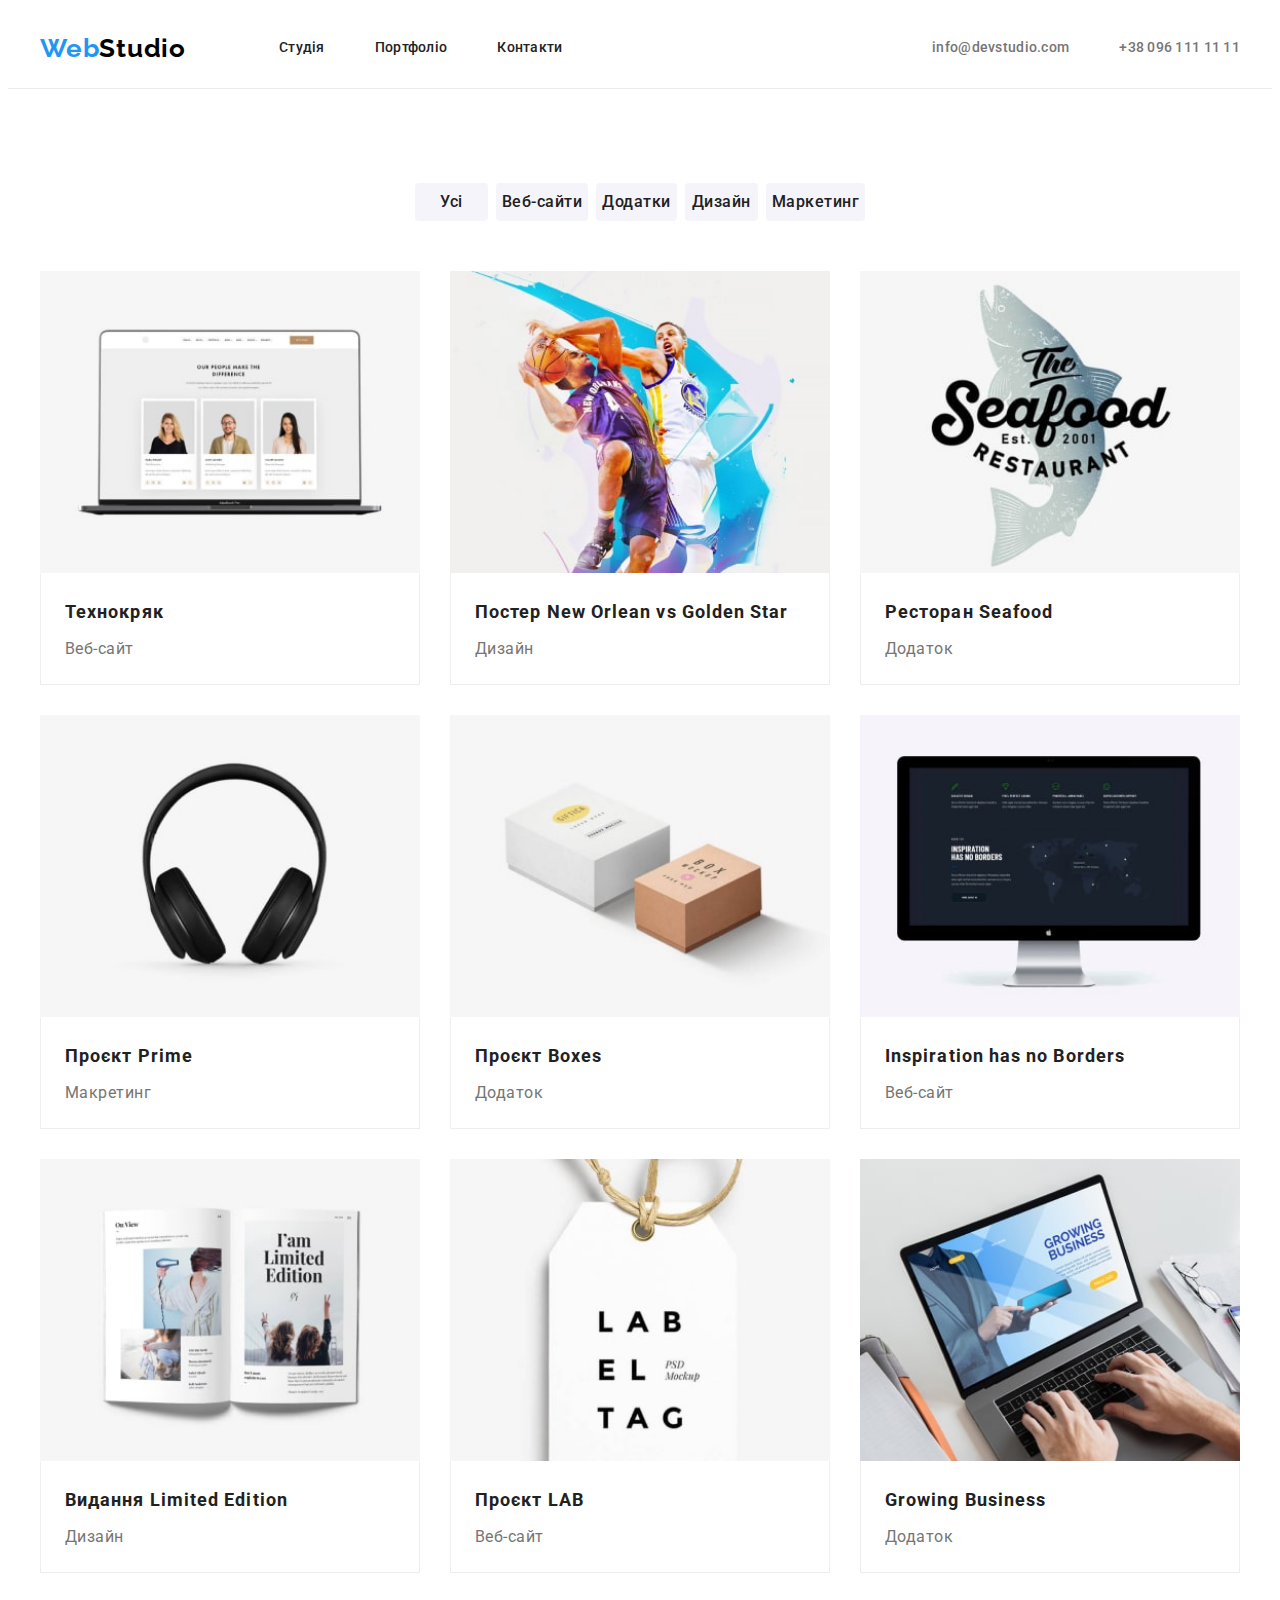
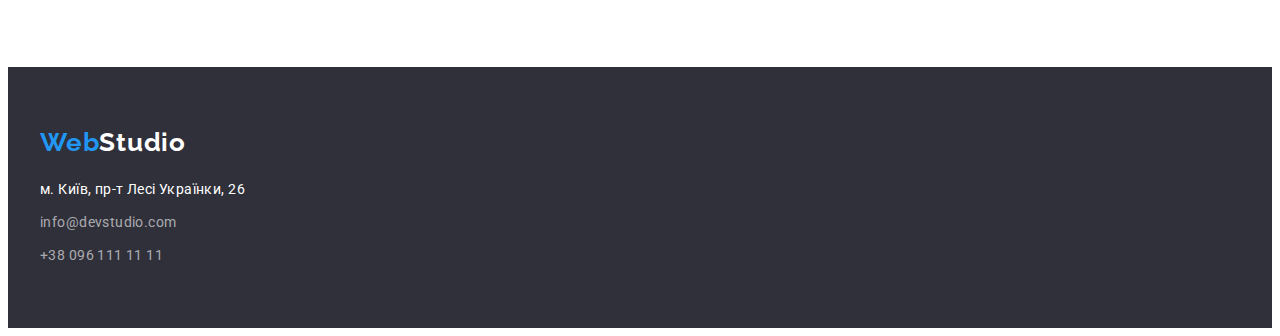
==== portfolio.html @ 79f2c2d8 "start hm 4" ====
<!DOCTYPE html>
<html lang="uk">
  <head>
    <meta charset="UTF-8" />
    <meta http-equiv="X-UA-Compatible" content="IE=edge" />
    <meta name="viewport" content="width=device-width, initial-scale=1.0" />
    <title>Портфоліо</title>
    <link rel="preconnect" href="https://fonts.googleapis.com" />
    <link rel="preconnect" href="https://fonts.gstatic.com" crossorigin />
    <link
      href="https://fonts.googleapis.com/css2?family=Raleway:wght@700&family=Roboto:wght@400;500;700;900&display=swap"
      rel="stylesheet"
    />

    <link
      rel="stylesheet"
      href="https://cdnjs.cloudflare.com/ajax/libs/modern-normalize/1.1.0/modern-normalize.min.css"
      integrity="sha512-wpPYUAdjBVSE4KJnH1VR1HeZfpl1ub8YT/NKx4PuQ5NmX2tKuGu6U/JRp5y+Y8XG2tV+wKQpNHVUX03MfMFn9Q=="
      crossorigin="anonymous"
      referrerpolicy="no-referrer"
    />
    <link rel="stylesheet" href="./css/style.css" />
  </head>
  <body>
    <header class="header">
      <!-- Верхня лінія -->
      <div class="container nav-main">
        <nav class="nav">
          <a class="logo" href="./index.html" lang="en"
            >Web<span class="logo-black">Studio</span></a
          >
          <ul class="nav-list">
            <li class="nav-list-item">
              <a class="nav-link" href="./index.html">Студія</a>
            </li>
            <li class="nav-list-item">
              <a class="nav-link current" href="./portfolio.html"
                >Портфоліо</a
              >
            </li>
            <li class="nav-list-item">
              <a class="nav-link" href="#">Контакти</a>
            </li>
          </ul>
        </nav>
        <ul class="nav-contacts">
          <li class="nav-contacts-item">
            <a href="mailto:info@devstudio.com" class="link"
              >info@devstudio.com</a
            >
          </li>
          <li class="nav-contacts-item">
            <a href="tel:+380961111111" class="link">+38 096 111 11 11</a>
          </li>
        </ul>
      </div>
    </header>

    <main>
      <!-- Секція Portfolio приховати-->
      <section class="section">
        <h1 class="visually-hidden" lang="en">Portfolio WebStudio</h1>
        <div class="container">
          <ul class="filters-list">
            <li class="filters-list-item">
              <button type="button" class="filters-button">Усі</button>
            </li>
            <li class="filters-list-item">
              <button type="button" class="filters-button">Веб-сайти</button>
            </li>
            <li class="filters-list-item">
              <button type="button" class="filters-button">Додатки</button>
            </li>
            <li class="filters-list-item">
              <button type="button" class="filters-button">Дизайн</button>
            </li>
            <li class="filters-list-item">
              <button type="button" class="filters-button">Маркетинг</button>
            </li>
          </ul>

          <ul class="portfolio-list">
            <li class="portfolio-list-item">
              <a class="portfolio" href="#"
                ><img
                  src="./images/imgtehnokryak.jpg"
                  alt="веб-сайт технокряк"
                  width="370"
                  height="294"
                />
                <div class="sign">
                  <h2 class="portfolio-title">Технокряк</h2>
                  <p class="portfolio-text">Веб-сайт</p>
                </div>
              </a>
            </li>
            <li class="portfolio-list-item">
              <a class="portfolio" href="#"
                ><img
                  src="./images/imgposter.jpg"
                  alt="постер нью-орлеана"
                  width="370"
                  height="294"
                />
                <div class="sign">
                  <h2 class="portfolio-title">
                    Постер <span lang="en">New Orlean vs Golden Star</span>
                  </h2>
                  <p class="portfolio-text">Дизайн</p>
                </div></a
              >
            </li>
            <li class="portfolio-list-item">
              <a class="portfolio" href="#"
                ><img
                  src="./images/imgseafood.jpg"
                  alt="ресторан сіафут"
                  width="370"
                  height="294"
                />
                <div class="sign">
                  <h2 class="portfolio-title">
                    Ресторан <span lang="en">Seafood</span>
                  </h2>
                  <p class="portfolio-text">Додаток</p>
                </div></a
              >
            </li>
            <li class="portfolio-list-item">
              <a class="portfolio" href="#"
                ><img
                  src="./images/imgprime.jpg"
                  alt="проект прайм"
                  width="370"
                  height="294"
                />
                <div class="sign">
                  <h2 class="portfolio-title">
                    Проєкт <span lang="en">Prime</span>
                  </h2>
                  <p class="portfolio-text">Макретинг</p>
                </div></a
              >
            </li>
            <li class="portfolio-list-item">
              <a class="portfolio" href="#"
                ><img
                  src="./images/imgbox.jpg"
                  alt=""
                  width="370"
                  height="294"
                />
                <div class="sign">
                  <h2 class="portfolio-title">
                    Проєкт <span lang="en">Boxes</span>
                  </h2>
                  <p class="portfolio-text">Додаток</p>
                </div></a
              >
            </li>
            <li class="portfolio-list-item">
              <a class="portfolio" href="#"
                ><img
                  src="./images/imgInspiration.jpg"
                  alt="проект боксес"
                  width="370"
                  height="294"
                />
                <div class="sign">
                  <h2 lang="en" class="portfolio-title">
                    Inspiration has no Borders
                  </h2>
                  <p class="portfolio-text">Веб-сайт</p>
                </div></a
              >
            </li>
            <li class="portfolio-list-item">
              <a class="portfolio" href="#"
                ><img
                  src="./images/imgvidanna.jpg"
                  alt="видання лімітед едішн"
                  width="370"
                  height="294"
                />
                <div class="sign">
                  <h2 class="portfolio-title">
                    Видання <span lang="en">Limited Edition</span>
                  </h2>
                  <p class="portfolio-text">Дизайн</p>
                </div></a
              >
            </li>
            <li class="portfolio-list-item">
              <a class="portfolio" href="#"
                ><img
                  src="./images/imglab.jpg"
                  alt="проект лаб"
                  width="370"
                  height="294"
                />
                <div class="sign">
                  <h2 class="portfolio-title">
                    Проєкт <span lang="en">LAB</span>
                  </h2>
                  <p class="portfolio-text">Веб-сайт</p>
                </div></a
              >
            </li>
            <li class="portfolio-list-item">
              <a class="portfolio" href="#"
                ><img
                  src="./images/imggrowing.jpg"
                  alt="проект гровін бізнес"
                  width="370"
                  height="294"
                />
                <div class="sign">
                  <h2 lang="en" class="portfolio-title">Growing Business</h2>
                  <p class="portfolio-text">Додаток</p>
                </div></a
              >
            </li>
          </ul>
        </div>
      </section>
    </main>
    <!-- Секція підвал -->
    <footer class="footer">
      <div class="container">
        <a class="logo footer" href="./index.html" lang="en"
          >Web<span class="logo-white">Studio</span></a
        >
        <address class="address">
          <ul class="footer-list">
            <li class="footer-list-item">
              <a
                class="footer-link"
                href="https://goo.gl/maps/CPtrU1FHBa2aNyZL9"
                target="_blank"
                rel="noopener noreferrer"
                >м. Київ, пр-т Лесі Українки, 26</a
              >
            </li>
            <li class="footer-list-item mail">
              <a class="link" href="mailto:info@devstudio.com"
                >info@devstudio.com</a
              >
            </li>
            <li class="footer-list-item">
              <a class="link" href="tel:+380961111111">+38 096 111 11 11</a>
            </li>
          </ul>
        </address>
      </div>
    </footer>
  </body>
</html>
---- css/style.css ----
:root {
  --primary-text-color: #212121;
  --secondary-text-color: #757575;
  --accent-color: #2196f3;
  --primary-white-color: #ffffff;
  --primary-bgr-color: #f5f4fa;
  --secondary-bgr-color: #2f303a;
  --footer-bgr-item-color: rgba(255, 255, 255, 0.6);
  --logo-primary-color: #2196f3;
  --logo-top-color: #000000;
  --logo-bottom-color: #ffffff;
  --accent-hero-btn: #188ce8;
}

/* ----сбрасываем margin and other-------- */

p,
h1,
h2,
h3,
h4,
h5,
h6 {
  margin: 0;
}

ul,
ol {
  margin: 0;
  padding-left: 0;
  list-style: none;
}

img {
  display: block;
  min-width: 100%;
  height: auto;
}

a {
  text-decoration: none;
  color: currentColor;
}

/* цвет и фон страницы */
body {
  font-family: "Roboto", sans-serif;
  background-color: var(--primary-white-color);
  color: var(--primary-text-color);
}

.container {
  width: 1200px;
  padding-left: 15px;
  padding-right: 15px;
  margin: 0 auto;
}

.current {
  color: var(--accent-color);
}

.centered {
  text-align: center;
}

/* ------------геометрия section------------ */

.section {
  margin-top: 0;
  margin-bottom: 0;
  padding-top: 94px;
  padding-bottom: 94px;
}

/* -----HEADER------- */

.header {
  border-bottom: 1px solid #ececec;
}

.logo {
  padding-top: 24px;
  padding-bottom: 24px;

  color: var(--logo-primary-color);
  font-family: "Raleway", sans-serif;
  font-weight: 700;
  font-style: normal;
  font-size: 26px;
  line-height: 1.19;
  letter-spacing: 0.03em;
}

.logo-black {
  color: var(--logo-top-color);
}

.nav-link {
  display: block;
  padding-top: 32px;
  padding-bottom: 32px;

  font-weight: 500;
  font-size: 14px;
  line-height: 1.14;
  letter-spacing: 0.02em;
  color: var(--primary-text-color);
}

.nav-link:hover,
.nav-link:focus {
  color: var(--accent-color);
}

.nav-main {
  display: flex;
}

.nav {
  display: flex;
  align-items: center;
}

.nav-list {
  display: flex;
  align-items: center;
  margin-left: 93px;
  gap: 50px;
}

.nav-contacts {
  display: flex;
  align-items: center;
  margin-left: auto;
  gap: 50px;
}

.nav-contacts-item .link {
  display: block;
  padding-top: 32px;
  padding-bottom: 32px;

  font-weight: 500;
  font-size: 14px;
  line-height: 1.14;
  letter-spacing: 0.02em;
  color: var(--secondary-text-color);
}

.nav-contacts-item .link:hover,
.nav-contacts-item .link:focus {
  color: var(--accent-color);
}

/* ------- HERO ------- */

.hero {
  margin-top: 0;
  margin-bottom: 0;
  padding-top: 200px;
  padding-bottom: 200px;

  background-color: var(--secondary-bgr-color);
}

.hero-title {
  max-width: 696px;
  margin: 0 auto 30px;

  font-weight: 900;
  font-size: 44px;
  line-height: 1.36;
  letter-spacing: 0.06em;
  color: var(--primary-white-color);
  text-transform: uppercase;
}

.hero-button {
  display: inline-block;
  border-radius: 4px;
  min-width: 216px;
  height: 50px;

  border: none;
  background: var(--accent-color);
  font-family: inherit;
  font-weight: 700;
  font-size: 16px;
  line-height: 1.88;
  letter-spacing: 0.06em;
  color: var(--primary-white-color);
  cursor: pointer;
}

.hero-button:hover,
.hero-button:focus {
  background: var(--accent-hero-btn);
}

/* ------- FEATURE ------- */

.visually-hidden {
  position: absolute;
  width: 1px;
  height: 1px;
  margin: -1px;
  border: 0;
  padding: 0;
  white-space: nowrap;
  clip-path: inset(100%);
  clip: rect(0 0 0 0);
  overflow: hidden;
}
.feature {
  padding-bottom: 0;
}

.feature-list {
  display: flex;
  justify-content: center;
  gap: 30px;
}

.feature-list-item {
  flex-basis: calc((100% - 90px) / 4);
}

.feature-list-item::before {
  content: "";
  display: block;
  height: 120px;
  margin-bottom: 30px;
  background: var(--primary-bgr-color);
  border-radius: 4px;

  background-size: contain;
  background-repeat: no-repeat;
  background-position: center;
}

.feature-list-item:nth-child(1)::before {
  background-image: url(../images/antenna-1.svg);
}

.feature-list-item:nth-child(2)::before {
  background-image: url(../images/time.svg);
}

.feature-list-item:nth-child(3)::before {
  background-image: url(../images/diagram.svg);
}

.feature-list-item:nth-child(4)::before {
  background-image: url(../images/astronaut.svg);
}

.feature-title {
  margin-bottom: 10px;

  font-size: 14px;
  line-height: 1.14;
  letter-spacing: 0.03em;
  text-transform: uppercase;
}

.feature-text {
  font-size: 14px;
  line-height: 1.71;
  letter-spacing: 0.03em;
  color: var(--secondary-text-color);
}

/* -------------- WORK ---------------- */

.work-title {
  margin-bottom: 50px;
}

.work-title,
.team-title {
  font-size: 36px;
  line-height: 1.17;
  letter-spacing: 0.03em;
}

.work-list {
  display: flex;
  justify-content: center;
  gap: 30px;
}

.work-list-item {
  flex-basis: calc((100% - 60px) / 3);
}

/* ---------- TEAM ------------ */

.team {
  background-color: var(--primary-bgr-color);
}

.team-title {
  margin-bottom: 50px;
}

.team-list {
  display: flex;
  justify-content: center;
  gap: 30px;
}

.team-list-item {
  flex-basis: calc((100% - 90px) / 4);

  background: var(--primary-white-color);
  border-radius: 0px 0px 4px 4px;
}

.team-name {
  margin-bottom: 10px;

  font-weight: 500;
  font-size: 16px;
  line-height: 1.19;
  letter-spacing: 0.03em;
}

.team-text {
  margin-bottom: 30px;

  font-size: 16px;
  line-height: 1.19;
  text-align: center;
  letter-spacing: 0.03em;
  color: var(--secondary-text-color);
}

.team-list-item > img {
  margin-bottom: 30px;
}

/* ------------- FILTERS ------------ */

.filters-list {
  display: flex;
  justify-content: center;
  gap: 8px;

  margin-bottom: 50px;
}

.filters-button {
  display: inline-block;
  border-radius: 4px;
  height: 38px;
  min-width: 73px;
  border: none;

  font-family: inherit;
  font-weight: 500;
  font-size: 16px;
  line-height: 1.62;
  letter-spacing: 0.03em;
  background: var(--primary-bgr-color);
  color: var(--primary-text-color);
  cursor: pointer;
}

.filters-button:hover,
.filters-button:focus {
  background: var(--accent-color);
  color: var(--primary-white-color);
}

/* ------------- PORTFOLIO ------------ */

.portfolio-list {
  display: flex;
  flex-wrap: wrap;
  gap: 30px;

  background: var(--primary-white-color);
}

.portfolio-list-item {
  flex-basis: calc((100% - 60px) / 3);
}

.portfolio-item:hover,
.portfolio-item:focus {
  color: var(--primary-text-color);
}

.sign {
  padding: 20px 24px;
  border: 1px solid #eeeeee;
  border-top: 1px solid transparent;
}

.portfolio-title {
  margin-top: 0;
  margin-bottom: 4px;

  font-size: 18px;
  line-height: 2;
  letter-spacing: 0.06em;
  color: var(--primary-text-color);
}

.portfolio-text {
  font-size: 16px;
  line-height: 1.88;
  letter-spacing: 0.03em;
  color: var(--secondary-text-color);
}

/* ---------- FOOTER ----------- */

.footer {
  padding-top: 60px;
  padding-bottom: 60px;

  background-color: var(--secondary-bgr-color);
}

.logo.footer {
  margin: 0;
  padding: 0;
}

.address {
  margin-top: 20px;
}

.mail {
  margin-top: 9px;
  margin-bottom: 9px;
}

.logo-white {
  color: var(--logo-bottom-color);
}

.footer-list-item .link {
  font-style: normal;
  font-size: 14px;
  line-height: 1.71;
  letter-spacing: 0.03em;
  color: var(--footer-bgr-item-color);
}

.footer-list-item .footer-link {
  font-style: normal;
  font-size: 14px;
  line-height: 1.71;
  letter-spacing: 0.03em;
  color: var(--primary-white-color);
}

.footer-link:hover,
.footer-iink:focus {
  color: var(--accent-color);
}

.footer-list-item .link:hover,
.footer-list-item .link:focus {
  color: var(--accent-color);
}
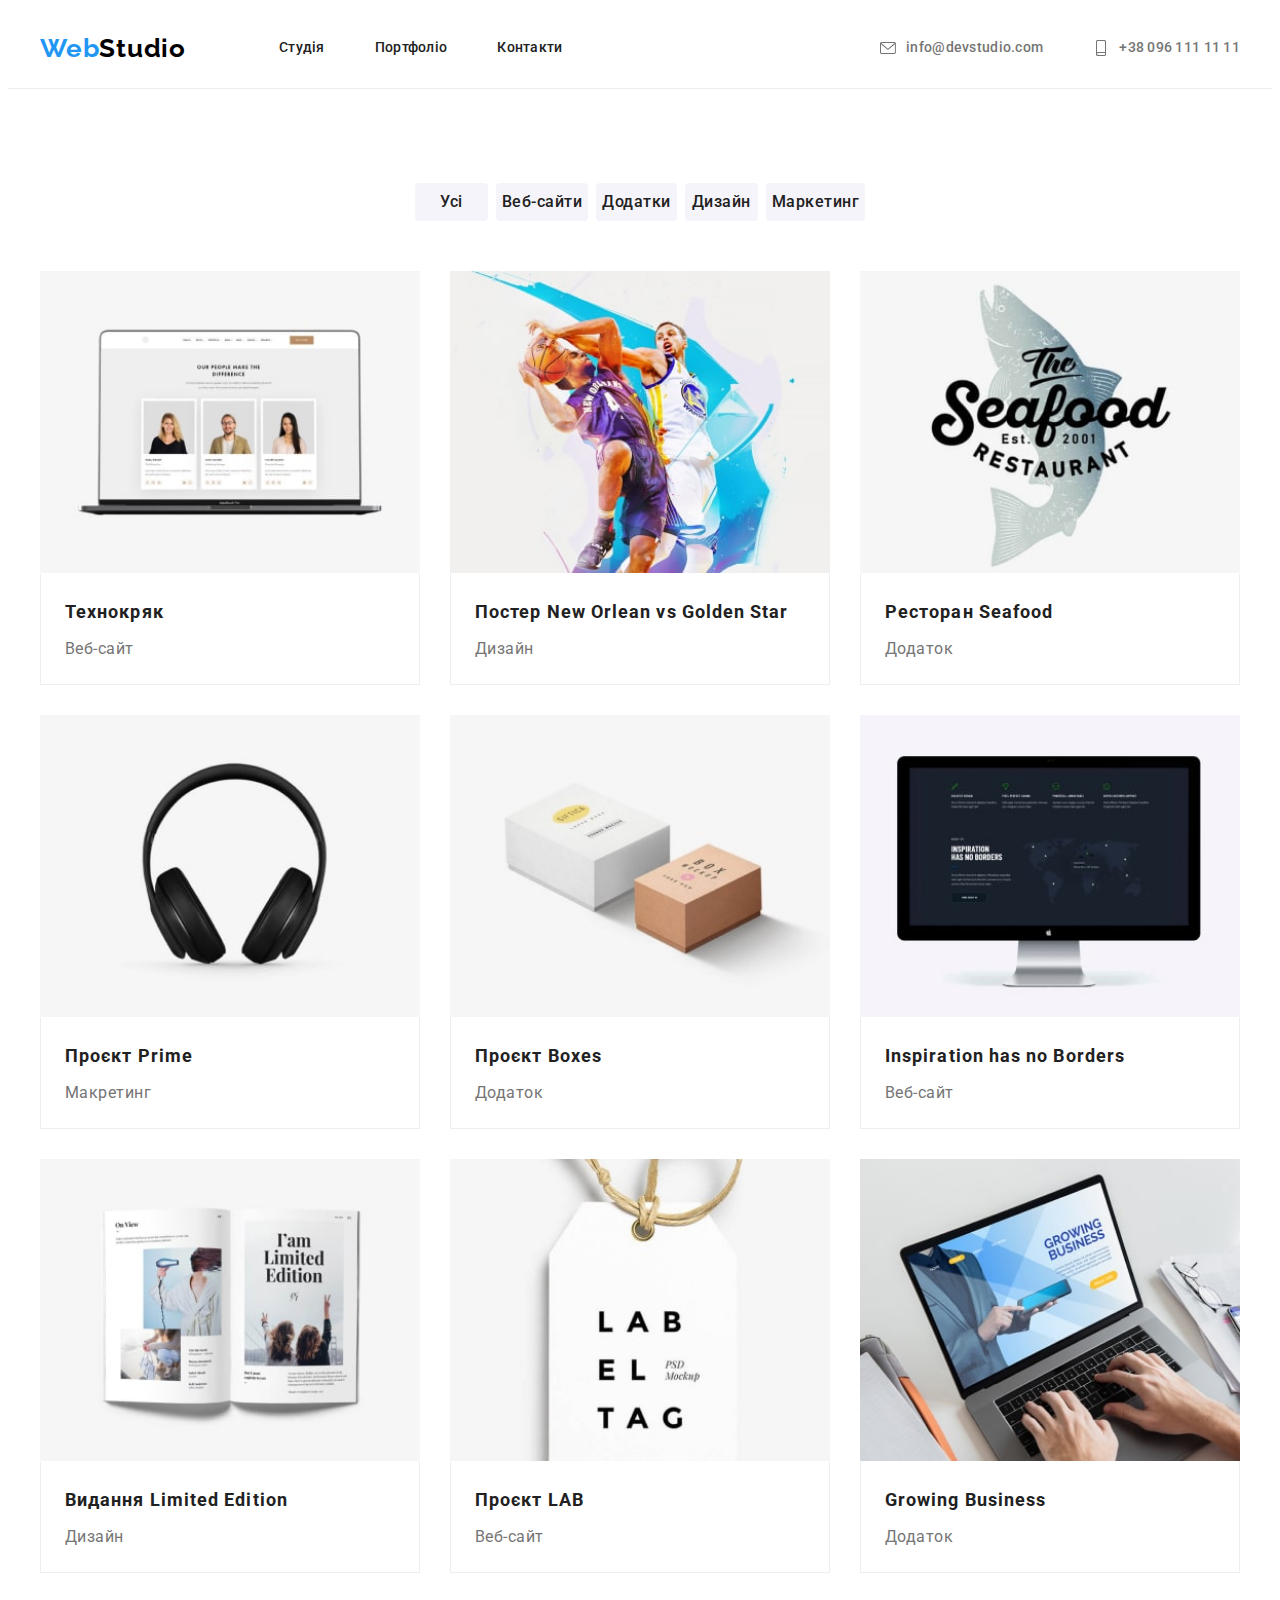
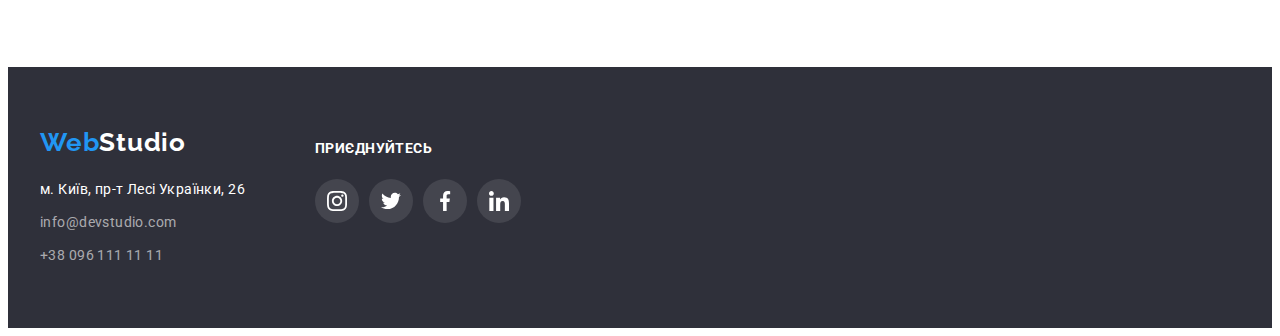
==== commit 8d764c91: "adds svg" ====
--- a/portfolio.html
+++ b/portfolio.html
@@ -31,12 +31,10 @@
           >
           <ul class="nav-list">
             <li class="nav-list-item">
-              <a class="nav-link" href="./index.html">Студія</a>
+              <a class="nav-link current" href="./index.html">Студія</a>
             </li>
             <li class="nav-list-item">
-              <a class="nav-link current" href="./portfolio.html"
-                >Портфоліо</a
-              >
+              <a class="nav-link" href="./portfolio.html">Портфоліо</a>
             </li>
             <li class="nav-list-item">
               <a class="nav-link" href="#">Контакти</a>
@@ -46,11 +44,18 @@
         <ul class="nav-contacts">
           <li class="nav-contacts-item">
             <a href="mailto:info@devstudio.com" class="link"
-              >info@devstudio.com</a
+              ><svg class="nav-contacts-icon" width="16" height="16">
+                <use href="./images/icons.svg#icon-mail"></use>
+              </svg>
+              info@devstudio.com</a
             >
           </li>
           <li class="nav-contacts-item">
-            <a href="tel:+380961111111" class="link">+38 096 111 11 11</a>
+            <a href="tel:+380961111111" class="link mobile"
+              ><svg class="nav-contacts-icon" width="16" height="16">
+                <use href="./images/icons.svg#icon-smartphone"></use></svg
+              >+38 096 111 11 11</a
+            >
           </li>
         </ul>
       </div>
@@ -81,7 +86,7 @@
 
           <ul class="portfolio-list">
             <li class="portfolio-list-item">
-              <a class="portfolio" href="#"
+              <a class="portfolio-link" href="#"
                 ><img
                   src="./images/imgtehnokryak.jpg"
                   alt="веб-сайт технокряк"
@@ -95,7 +100,7 @@
               </a>
             </li>
             <li class="portfolio-list-item">
-              <a class="portfolio" href="#"
+              <a class="portfolio-link" href="#"
                 ><img
                   src="./images/imgposter.jpg"
                   alt="постер нью-орлеана"
@@ -111,7 +116,7 @@
               >
             </li>
             <li class="portfolio-list-item">
-              <a class="portfolio" href="#"
+              <a class="portfolio-link" href="#"
                 ><img
                   src="./images/imgseafood.jpg"
                   alt="ресторан сіафут"
@@ -127,7 +132,7 @@
               >
             </li>
             <li class="portfolio-list-item">
-              <a class="portfolio" href="#"
+              <a class="portfolio-link" href="#"
                 ><img
                   src="./images/imgprime.jpg"
                   alt="проект прайм"
@@ -143,7 +148,7 @@
               >
             </li>
             <li class="portfolio-list-item">
-              <a class="portfolio" href="#"
+              <a class="portfolio-link" href="#"
                 ><img
                   src="./images/imgbox.jpg"
                   alt=""
@@ -159,7 +164,7 @@
               >
             </li>
             <li class="portfolio-list-item">
-              <a class="portfolio" href="#"
+              <a class="portfolio-link" href="#"
                 ><img
                   src="./images/imgInspiration.jpg"
                   alt="проект боксес"
@@ -175,7 +180,7 @@
               >
             </li>
             <li class="portfolio-list-item">
-              <a class="portfolio" href="#"
+              <a class="portfolio-link" href="#"
                 ><img
                   src="./images/imgvidanna.jpg"
                   alt="видання лімітед едішн"
@@ -191,7 +196,7 @@
               >
             </li>
             <li class="portfolio-list-item">
-              <a class="portfolio" href="#"
+              <a class="portfolio-link" href="#"
                 ><img
                   src="./images/imglab.jpg"
                   alt="проект лаб"
@@ -207,7 +212,7 @@
               >
             </li>
             <li class="portfolio-list-item">
-              <a class="portfolio" href="#"
+              <a class="portfolio-link" href="#"
                 ><img
                   src="./images/imggrowing.jpg"
                   alt="проект гровін бізнес"
@@ -226,31 +231,84 @@
     </main>
     <!-- Секція підвал -->
     <footer class="footer">
-      <div class="container">
-        <a class="logo footer" href="./index.html" lang="en"
-          >Web<span class="logo-white">Studio</span></a
-        >
-        <address class="address">
-          <ul class="footer-list">
-            <li class="footer-list-item">
+      <div class="container wrap">
+        <div class="footer-address">
+          <a class="logo footer" href="./index.html" lang="en"
+            >Web<span class="logo-white">Studio</span></a
+          >
+
+          <address class="address">
+            <ul class="footer-list">
+              <li class="footer-list-item">
+                <a
+                  class="footer-link"
+                  href="https://goo.gl/maps/CPtrU1FHBa2aNyZL9"
+                  target="_blank"
+                  rel="noopener noreferrer"
+                  >м. Київ, пр-т Лесі Українки, 26</a
+                >
+              </li>
+              <li class="footer-list-item mail">
+                <a class="link" href="mailto:info@devstudio.com"
+                  >info@devstudio.com</a
+                >
+              </li>
+              <li class="footer-list-item">
+                <a class="link" href="tel:+380961111111">+38 096 111 11 11</a>
+              </li>
+            </ul>
+          </address>
+        </div>
+        <div class="footer-social">
+          <h2 class="footer-title">приєднуйтесь</h2>
+          <ul class="footer-social-title">
+            <li class="footer-social-list">
               <a
-                class="footer-link"
-                href="https://goo.gl/maps/CPtrU1FHBa2aNyZL9"
+                class="footer-social-link"
+                href="#"
                 target="_blank"
-                rel="noopener noreferrer"
-                >м. Київ, пр-т Лесі Українки, 26</a
-              >
-            </li>
-            <li class="footer-list-item mail">
-              <a class="link" href="mailto:info@devstudio.com"
-                >info@devstudio.com</a
-              >
-            </li>
-            <li class="footer-list-item">
-              <a class="link" href="tel:+380961111111">+38 096 111 11 11</a>
+                rel="noreferrer noopener"
+                ><svg class="footer-social-icon" width="20" height="20">
+                  <use href="./images/icons.svg#icon-instagram"></use>
+                </svg>
+                </a
+              >
+            </li>
+            <li class="footer-social-list">
+              <a
+                class="footer-social-link"
+                href="#"
+                target="_blank"
+                rel="noreferrer noopener"
+                ><svg class="footer-social-icon" width="20" height="20">
+                  <use href="./images/icons.svg#icon-twitter"></use>
+                </svg></a
+              >
+            </li>
+            <li class="footer-social-list">
+              <a
+                class="footer-social-link"
+                href="#"
+                target="_blank"
+                rel="noreferrer noopener"
+                ><svg class="footer-social-icon" width="20" height="20">
+                  <use href="./images/icons.svg#icon-facebook"></use>
+                </svg></a
+              >
+            </li>
+            <li class="footer-social-list">
+              <a
+                class="footer-social-link"
+                href="#"
+                target="_blank"
+                rel="noreferrer noopener"
+                ><svg class="footer-social-icon" width="20" height="20">
+                  <use href="./images/icons.svg#icon-linkedin"></use>
+                </svg></a
+              >
             </li>
           </ul>
-        </address>
+        </div>
       </div>
     </footer>
   </body>
--- a/css/style.css
+++ b/css/style.css
@@ -10,6 +10,10 @@
   --logo-top-color: #000000;
   --logo-bottom-color: #ffffff;
   --accent-hero-btn: #188ce8;
+  --primary-brd-color: #afb1b8;
+  --secondare-brd-colod: #eeeeee;
+  --hero-bgr-color: #c4c4c4;
+  --footer-bgr-social-link-color: rgba(255, 255, 255, 0.1);
 }
 
 /* ----сбрасываем margin and other-------- */
@@ -148,20 +152,52 @@
   color: var(--secondary-text-color);
 }
 
+.link.mobile {
+  display: flex;
+  align-items: center;
+}
+
 .nav-contacts-item .link:hover,
 .nav-contacts-item .link:focus {
   color: var(--accent-color);
 }
 
+.nav-contacts-item .link {
+  display: flex;
+  justify-content: center;
+  align-content: center;
+}
+
+.nav-contacts-icon {
+  margin-right: 10px;
+  fill: var(--secondary-text-color);
+}
+
+.link:hover .nav-contacts-icon,
+.link:focus .nav-contacts-icon {
+  fill: var(--accent-color);
+}
+
 /* ------- HERO ------- */
 
 .hero {
-  margin-top: 0;
-  margin-bottom: 0;
+  margin: 0 auto;
   padding-top: 200px;
   padding-bottom: 200px;
 
-  background-color: var(--secondary-bgr-color);
+  height: 600px;
+  max-width: 1600px;
+
+  background-image: linear-gradient(
+      rgba(47, 48, 58, 0.4),
+      rgba(47, 48, 58, 0.4)
+    ),
+    url(../images/imghero.jpg);
+
+  background-size: cover;
+  background-repeat: no-repeat;
+  background-position: center;
+  background-color: var(--hero-bgr-color);
 }
 
 .hero-title {
@@ -212,6 +248,7 @@
   clip: rect(0 0 0 0);
   overflow: hidden;
 }
+
 .feature {
   padding-bottom: 0;
 }
@@ -226,33 +263,14 @@
   flex-basis: calc((100% - 90px) / 4);
 }
 
-.feature-list-item::before {
-  content: "";
-  display: block;
+.feature-thumb {
+  justify-content: center;
+  align-items: center;
+  display: flex;
   height: 120px;
   margin-bottom: 30px;
   background: var(--primary-bgr-color);
   border-radius: 4px;
-
-  background-size: contain;
-  background-repeat: no-repeat;
-  background-position: center;
-}
-
-.feature-list-item:nth-child(1)::before {
-  background-image: url(../images/antenna-1.svg);
-}
-
-.feature-list-item:nth-child(2)::before {
-  background-image: url(../images/time.svg);
-}
-
-.feature-list-item:nth-child(3)::before {
-  background-image: url(../images/diagram.svg);
-}
-
-.feature-list-item:nth-child(4)::before {
-  background-image: url(../images/astronaut.svg);
 }
 
 .feature-title {
@@ -269,6 +287,51 @@
   line-height: 1.71;
   letter-spacing: 0.03em;
   color: var(--secondary-text-color);
+}
+
+/* ------------ CLIENTS ----------------*/
+
+.clients {
+  font-size: 36px;
+  line-height: 1.17;
+  text-align: center;
+  letter-spacing: 0.03em;
+  margin-bottom: 50px;
+}
+
+.clients-list {
+  display: flex;
+  justify-content: center;
+  gap: 30px;
+}
+
+.clients-item {
+  flex-basis: calc((100% - 150px) / 6);
+}
+
+.clients-link {
+  display: flex;
+  justify-content: center;
+  align-items: center;
+
+  width: 170px;
+  height: 92px;
+  border: 1px solid var(--primary-brd-color);
+  border-radius: 4px;
+}
+
+.clients-icon {
+  fill: var(--primary-brd-color);
+}
+
+.clients-link:hover,
+.clients-link:focus {
+  border: 1px solid var(--accent-color);
+}
+
+.clients-link:hover .clients-icon,
+.clients-link:focus .clients-icon {
+  fill: var(--accent-color);
 }
 
 /* -------------- WORK ---------------- */
@@ -315,6 +378,12 @@
 
   background: var(--primary-white-color);
   border-radius: 0px 0px 4px 4px;
+  box-shadow: 0px 1px 3px rgba(0, 0, 0, 0.12), 0px 1px 1px rgba(0, 0, 0, 0.14),
+    0px 2px 1px rgba(0, 0, 0, 0.2);
+}
+
+.team-content {
+  padding-top: 30px;
 }
 
 .team-name {
@@ -327,7 +396,7 @@
 }
 
 .team-text {
-  margin-bottom: 30px;
+  margin-bottom: 16px;
 
   font-size: 16px;
   line-height: 1.19;
@@ -336,8 +405,36 @@
   color: var(--secondary-text-color);
 }
 
-.team-list-item > img {
+.social-list {
+  display: flex;
+  gap: 10px;
+  justify-content: center;
+
   margin-bottom: 30px;
+}
+
+.social-link {
+  width: 44px;
+  height: 44px;
+  background-color: transparent;
+  border-radius: 50%;
+  display: flex;
+  justify-content: center;
+  align-items: center;
+}
+
+.social-icon {
+  fill: var(--primary-brd-color);
+}
+
+.social-link:hover,
+.social-link:focus {
+  background-color: var(--accent-color);
+}
+
+.social-link:hover .social-icon,
+.social-link:focus .social-icon {
+  fill: var(--primary-white-color);
 }
 
 /* ------------- FILTERS ------------ */
@@ -371,6 +468,8 @@
 .filters-button:focus {
   background: var(--accent-color);
   color: var(--primary-white-color);
+  box-shadow: 0px 3px 1px rgba(0, 0, 0, 0.1), 0px 1px 2px rgba(0, 0, 0, 0.08),
+    0px 2px 2px rgba(0, 0, 0, 0.12);
 }
 
 /* ------------- PORTFOLIO ------------ */
@@ -379,22 +478,23 @@
   display: flex;
   flex-wrap: wrap;
   gap: 30px;
-
-  background: var(--primary-white-color);
 }
 
 .portfolio-list-item {
   flex-basis: calc((100% - 60px) / 3);
-}
-
-.portfolio-item:hover,
-.portfolio-item:focus {
-  color: var(--primary-text-color);
+
+  background: var(--primary-white-color);
+}
+
+.portfolio-list-item:hover,
+.portfolio-list-item:focus {
+  box-shadow: 0px 1px 1px rgba(0, 0, 0, 0.12), 0px 4px 4px rgba(0, 0, 0, 0.06),
+    1px 4px 6px rgba(0, 0, 0, 0.16);
 }
 
 .sign {
   padding: 20px 24px;
-  border: 1px solid #eeeeee;
+  border: 1px solid var(--secondare-brd-colod);
   border-top: 1px solid transparent;
 }
 
@@ -424,6 +524,11 @@
   background-color: var(--secondary-bgr-color);
 }
 
+.wrap {
+  display: flex;
+  align-items: start;
+}
+
 .logo.footer {
   margin: 0;
   padding: 0;
@@ -467,3 +572,46 @@
 .footer-list-item .link:focus {
   color: var(--accent-color);
 }
+
+.footer-social {
+  margin-top: 12px;
+  margin-left: 70px;
+}
+
+.footer-title {
+  font-size: 14px;
+  line-height: 1.42;
+  letter-spacing: 0.03em;
+  text-transform: uppercase;
+
+  color: var(--primary-white-color);
+}
+
+.footer-social-title {
+  display: flex;
+  margin-top: 20px;
+  width: 206px;
+  justify-content: space-between;
+  align-items: center;
+}
+
+.footer-social-link {
+  display: flex;
+  justify-content: center;
+  align-items: center;
+
+  border-radius: 50%;
+  height: 44px;
+  width: 44px;
+
+  background-color: var(--footer-bgr-social-link-color);
+}
+
+.footer-social-icon {
+  fill: var(--primary-white-color);
+}
+
+.footer-social-link:hover,
+.footer-social-link:focus {
+  background-color: var(--accent-color);
+}
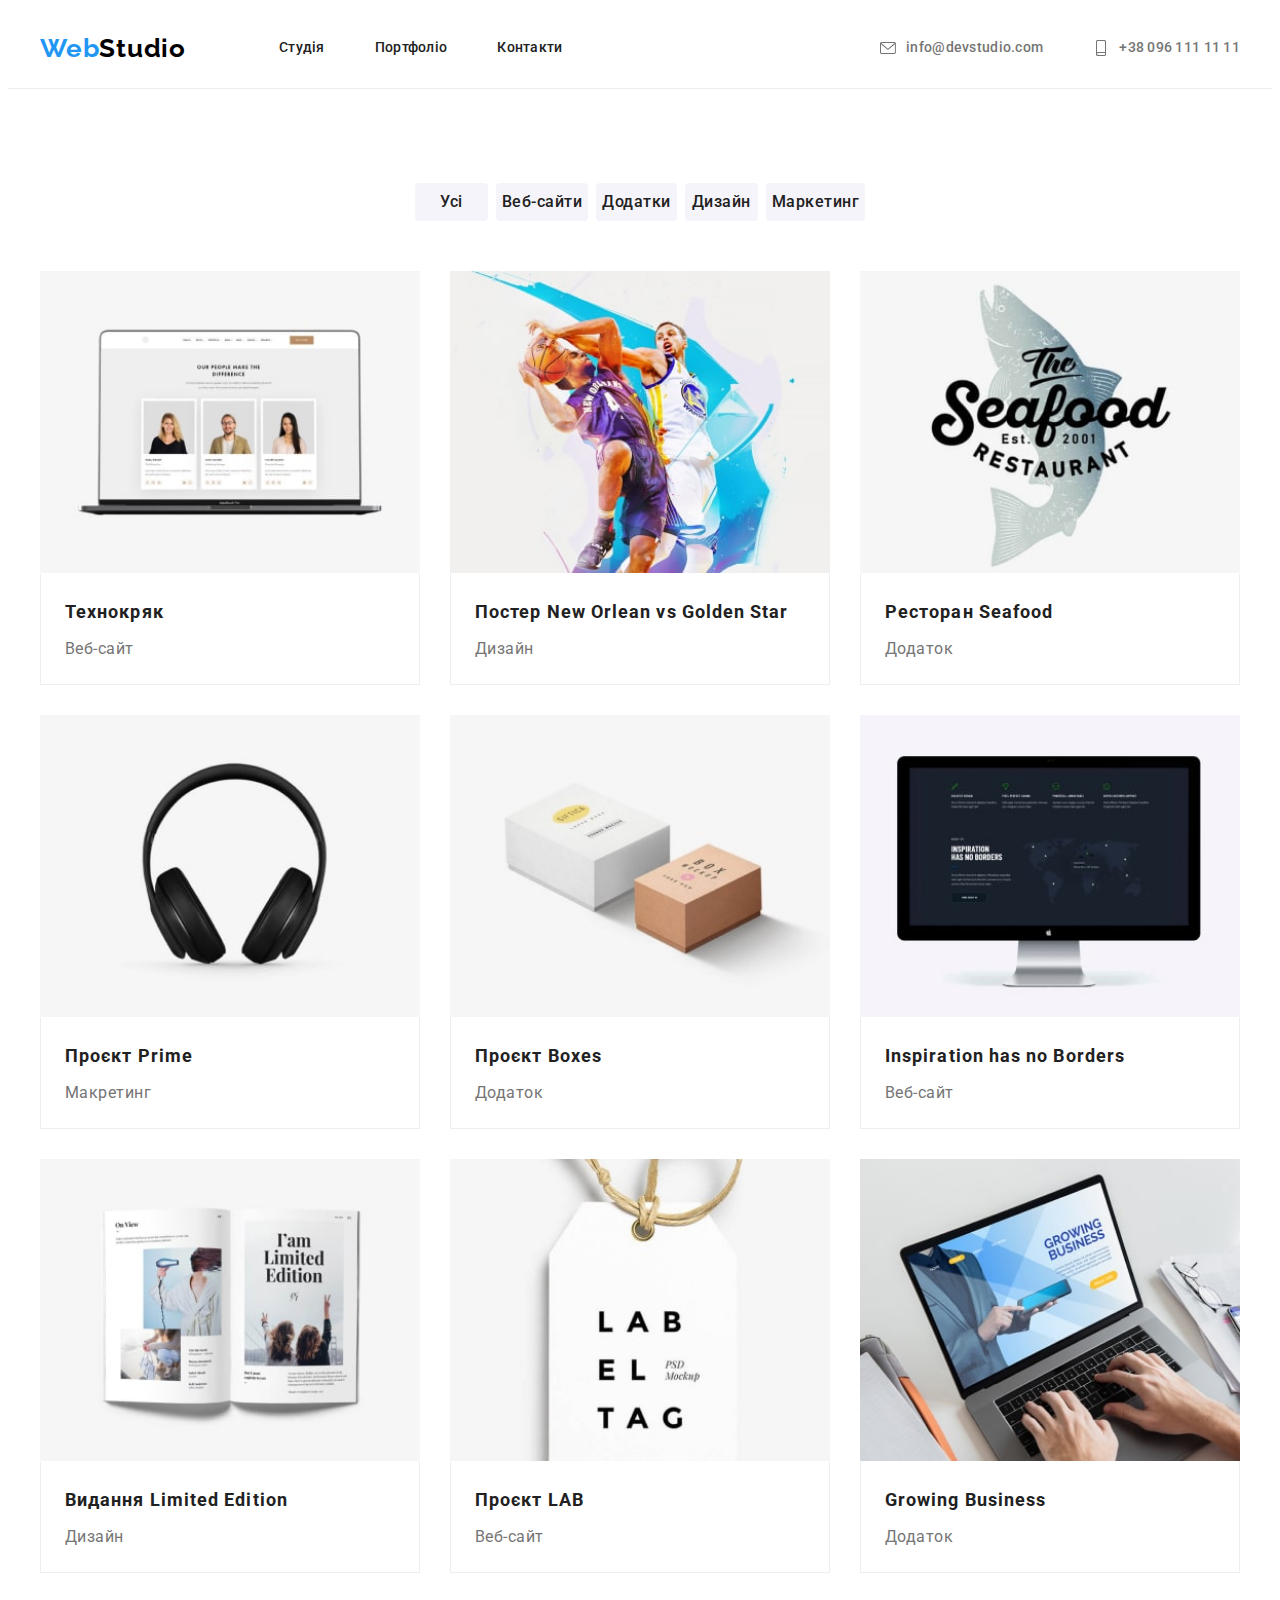
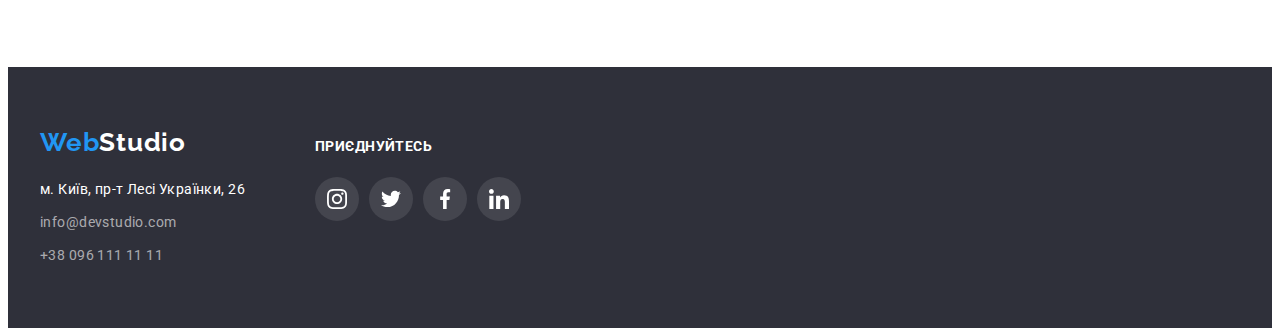
==== commit 33543cf0: "corrected" ====
--- a/portfolio.html
+++ b/portfolio.html
@@ -260,7 +260,7 @@
           </address>
         </div>
         <div class="footer-social">
-          <h2 class="footer-title">приєднуйтесь</h2>
+          <p class="footer-title">приєднуйтесь</p>
           <ul class="footer-social-title">
             <li class="footer-social-list">
               <a
@@ -271,8 +271,7 @@
                 ><svg class="footer-social-icon" width="20" height="20">
                   <use href="./images/icons.svg#icon-instagram"></use>
                 </svg>
-                </a
-              >
+              </a>
             </li>
             <li class="footer-social-list">
               <a
@@ -281,9 +280,8 @@
                 target="_blank"
                 rel="noreferrer noopener"
                 ><svg class="footer-social-icon" width="20" height="20">
-                  <use href="./images/icons.svg#icon-twitter"></use>
-                </svg></a
-              >
+                  <use href="./images/icons.svg#icon-twitter"></use></svg
+              ></a>
             </li>
             <li class="footer-social-list">
               <a
@@ -292,9 +290,8 @@
                 target="_blank"
                 rel="noreferrer noopener"
                 ><svg class="footer-social-icon" width="20" height="20">
-                  <use href="./images/icons.svg#icon-facebook"></use>
-                </svg></a
-              >
+                  <use href="./images/icons.svg#icon-facebook"></use></svg
+              ></a>
             </li>
             <li class="footer-social-list">
               <a
@@ -303,9 +300,8 @@
                 target="_blank"
                 rel="noreferrer noopener"
                 ><svg class="footer-social-icon" width="20" height="20">
-                  <use href="./images/icons.svg#icon-linkedin"></use>
-                </svg></a
-              >
+                  <use href="./images/icons.svg#icon-linkedin"></use></svg
+              ></a>
             </li>
           </ul>
         </div>
--- a/css/style.css
+++ b/css/style.css
@@ -141,7 +141,10 @@
 }
 
 .nav-contacts-item .link {
-  display: block;
+  display: flex;
+  justify-content: center;
+  align-content: center;
+
   padding-top: 32px;
   padding-bottom: 32px;
 
@@ -160,12 +163,6 @@
 .nav-contacts-item .link:hover,
 .nav-contacts-item .link:focus {
   color: var(--accent-color);
-}
-
-.nav-contacts-item .link {
-  display: flex;
-  justify-content: center;
-  align-content: center;
 }
 
 .nav-contacts-icon {
@@ -289,51 +286,6 @@
   color: var(--secondary-text-color);
 }
 
-/* ------------ CLIENTS ----------------*/
-
-.clients {
-  font-size: 36px;
-  line-height: 1.17;
-  text-align: center;
-  letter-spacing: 0.03em;
-  margin-bottom: 50px;
-}
-
-.clients-list {
-  display: flex;
-  justify-content: center;
-  gap: 30px;
-}
-
-.clients-item {
-  flex-basis: calc((100% - 150px) / 6);
-}
-
-.clients-link {
-  display: flex;
-  justify-content: center;
-  align-items: center;
-
-  width: 170px;
-  height: 92px;
-  border: 1px solid var(--primary-brd-color);
-  border-radius: 4px;
-}
-
-.clients-icon {
-  fill: var(--primary-brd-color);
-}
-
-.clients-link:hover,
-.clients-link:focus {
-  border: 1px solid var(--accent-color);
-}
-
-.clients-link:hover .clients-icon,
-.clients-link:focus .clients-icon {
-  fill: var(--accent-color);
-}
-
 /* -------------- WORK ---------------- */
 
 .work-title {
@@ -421,20 +373,58 @@
   display: flex;
   justify-content: center;
   align-items: center;
-}
-
-.social-icon {
   fill: var(--primary-brd-color);
 }
 
 .social-link:hover,
 .social-link:focus {
   background-color: var(--accent-color);
-}
-
-.social-link:hover .social-icon,
-.social-link:focus .social-icon {
   fill: var(--primary-white-color);
+}
+
+/* ------------ CLIENTS ----------------*/
+
+.clients {
+  font-size: 36px;
+  line-height: 1.17;
+  text-align: center;
+  letter-spacing: 0.03em;
+  margin-bottom: 50px;
+}
+
+.clients-list {
+  display: flex;
+  justify-content: center;
+  gap: 30px;
+}
+
+.clients-item {
+  flex-basis: calc((100% - 150px) / 6);
+}
+
+.clients-link {
+  display: flex;
+  justify-content: center;
+  align-items: center;
+
+  width: 170px;
+  height: 92px;
+  border: 1px solid var(--primary-brd-color);
+  border-radius: 4px;
+}
+
+.clients-icon {
+  fill: var(--primary-brd-color);
+}
+
+.clients-link:hover,
+.clients-link:focus {
+  border: 1px solid var(--accent-color);
+}
+
+.clients-link:hover .clients-icon,
+.clients-link:focus .clients-icon {
+  fill: var(--accent-color);
 }
 
 /* ------------- FILTERS ------------ */
@@ -526,7 +516,7 @@
 
 .wrap {
   display: flex;
-  align-items: start;
+  align-items: baseline;
 }
 
 .logo.footer {
@@ -555,7 +545,7 @@
   color: var(--footer-bgr-item-color);
 }
 
-.footer-list-item .footer-link {
+.footer-list-item > .footer-link {
   font-style: normal;
   font-size: 14px;
   line-height: 1.71;
@@ -563,8 +553,8 @@
   color: var(--primary-white-color);
 }
 
-.footer-link:hover,
-.footer-iink:focus {
+.footer-list-item > .footer-link:hover,
+.footer-list-item > .footer-link:focus {
   color: var(--accent-color);
 }
 
@@ -574,11 +564,11 @@
 }
 
 .footer-social {
-  margin-top: 12px;
   margin-left: 70px;
 }
 
 .footer-title {
+  font-weight: 700;
   font-size: 14px;
   line-height: 1.42;
   letter-spacing: 0.03em;
